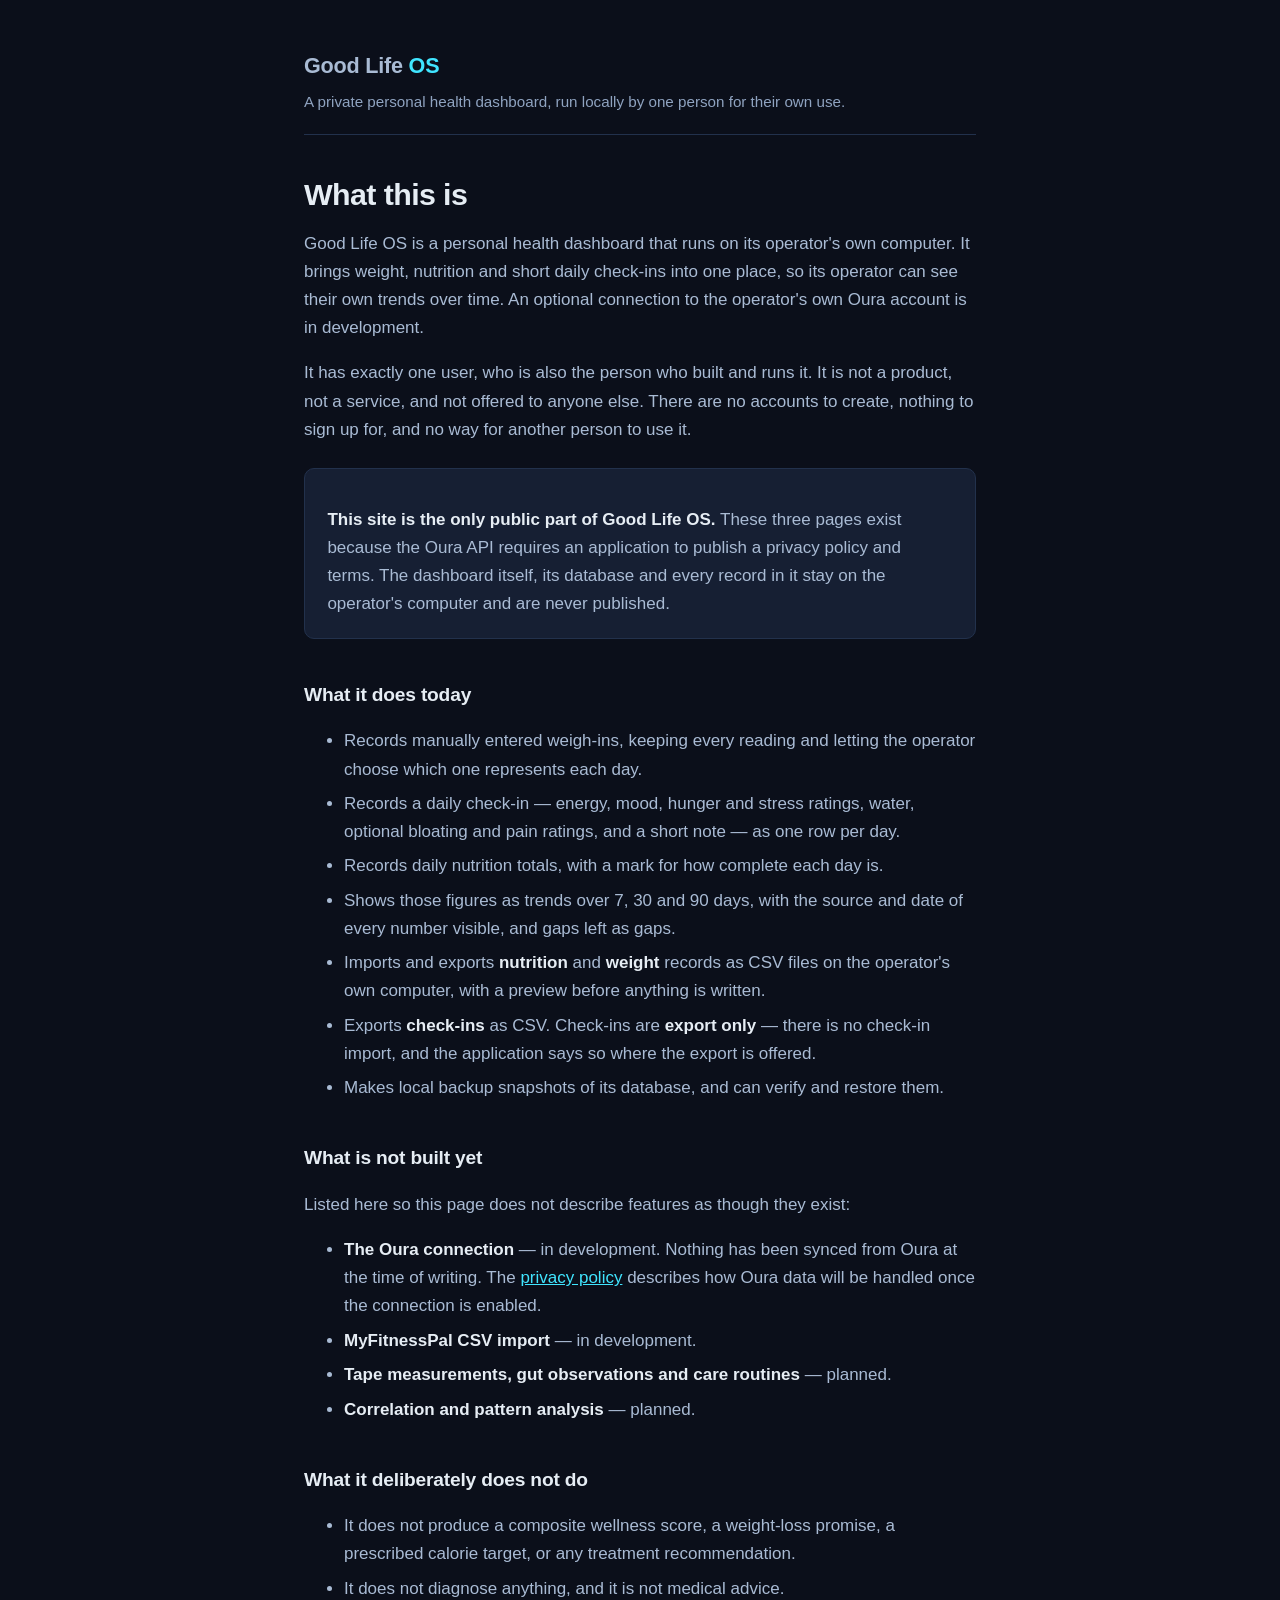
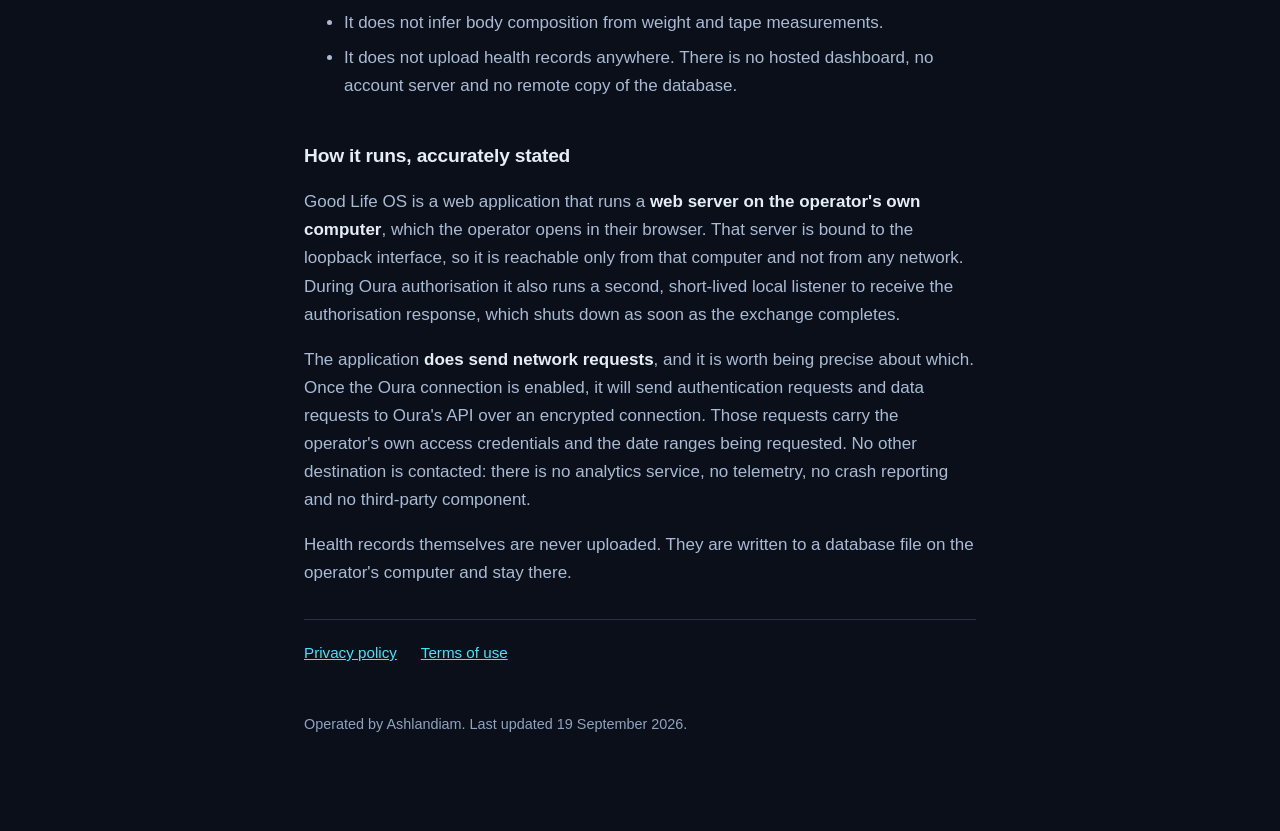
==== index.html @ 606465ce "Add public information pages" ====
<!DOCTYPE html>
<html lang="en">
<head>
<meta charset="utf-8">
<meta name="viewport" content="width=device-width, initial-scale=1">
<title>Good Life OS</title>
<meta name="description" content="A private, single-user personal health dashboard that runs locally on its operator's own computer.">
<link rel="stylesheet" href="style.css">
</head>
<body>
<div class="wrap">

<header class="site">
  <p class="brand">Good Life <span>OS</span></p>
  <p class="tagline">A private personal health dashboard, run locally by one person for their own use.</p>
</header>

<h1>What this is</h1>

<p>Good Life OS is a personal health dashboard that runs on its operator's own
computer. It brings weight, nutrition and short daily check-ins into one place,
so its operator can see their own trends over time. An optional connection to
the operator's own Oura account is in development.</p>

<p>It has exactly one user, who is also the person who built and runs it. It is
not a product, not a service, and not offered to anyone else. There are no
accounts to create, nothing to sign up for, and no way for another person to
use it.</p>

<div class="panel">
  <p><strong>This site is the only public part of Good Life OS.</strong> These
  three pages exist because the Oura API requires an application to publish a
  privacy policy and terms. The dashboard itself, its database and every record
  in it stay on the operator's computer and are never published.</p>
</div>

<h2>What it does today</h2>

<ul>
  <li>Records manually entered weigh-ins, keeping every reading and letting the
      operator choose which one represents each day.</li>
  <li>Records a daily check-in — energy, mood, hunger and stress ratings, water,
      optional bloating and pain ratings, and a short note — as one row per day.</li>
  <li>Records daily nutrition totals, with a mark for how complete each day is.</li>
  <li>Shows those figures as trends over 7, 30 and 90 days, with the source and
      date of every number visible, and gaps left as gaps.</li>
  <li>Imports and exports <strong>nutrition</strong> and <strong>weight</strong>
      records as CSV files on the operator's own computer, with a preview before
      anything is written.</li>
  <li>Exports <strong>check-ins</strong> as CSV. Check-ins are
      <strong>export only</strong> — there is no check-in import, and the
      application says so where the export is offered.</li>
  <li>Makes local backup snapshots of its database, and can verify and restore
      them.</li>
</ul>

<h2>What is not built yet</h2>

<p>Listed here so this page does not describe features as though they exist:</p>

<ul>
  <li><strong>The Oura connection</strong> — in development. Nothing has been
      synced from Oura at the time of writing. The
      <a href="privacy.html">privacy policy</a> describes how Oura data will be
      handled once the connection is enabled.</li>
  <li><strong>MyFitnessPal CSV import</strong> — in development.</li>
  <li><strong>Tape measurements, gut observations and care routines</strong> —
      planned.</li>
  <li><strong>Correlation and pattern analysis</strong> — planned.</li>
</ul>

<h2>What it deliberately does not do</h2>

<ul>
  <li>It does not produce a composite wellness score, a weight-loss promise, a
      prescribed calorie target, or any treatment recommendation.</li>
  <li>It does not diagnose anything, and it is not medical advice.</li>
  <li>It does not infer body composition from weight and tape measurements.</li>
  <li>It does not upload health records anywhere. There is no hosted dashboard,
      no account server and no remote copy of the database.</li>
</ul>

<h2>How it runs, accurately stated</h2>

<p>Good Life OS is a web application that runs a <strong>web server on the
operator's own computer</strong>, which the operator opens in their browser.
That server is bound to the loopback interface, so it is reachable only from
that computer and not from any network. During Oura authorisation it also runs a
second, short-lived local listener to receive the authorisation response, which
shuts down as soon as the exchange completes.</p>

<p>The application <strong>does send network requests</strong>, and it is worth
being precise about which. Once the Oura connection is enabled, it will send
authentication requests and data requests to Oura's API over an encrypted
connection. Those requests carry the operator's own access credentials and the
date ranges being requested. No other destination is contacted: there is no
analytics service, no telemetry, no crash reporting and no third-party
component.</p>

<p>Health records themselves are never uploaded. They are written to a database
file on the operator's computer and stay there.</p>

<nav class="pages">
  <a href="privacy.html">Privacy policy</a>
  <a href="terms.html">Terms of use</a>
</nav>

<p class="updated">Operated by Ashlandiam.
Last updated 19 September 2026.</p>

</div>
</body>
</html>
---- style.css ----
/* Good Life OS - informational pages.
   Self-contained: no external fonts, scripts, analytics or trackers, so the
   pages make no third-party requests when someone reads them. */

:root {
  --shadow: #0B0F1A;
  --panel: #161F33;
  --line: #22314C;
  --text: #E6EDF4;
  --soft: #A9BBD4;
  --mute: #8FA3C0;
  --aqua: #40E5FF;
}

* { box-sizing: border-box; }

body {
  margin: 0;
  padding: 0;
  background: var(--shadow);
  color: var(--text);
  font-family: -apple-system, BlinkMacSystemFont, "Segoe UI", Helvetica, Arial, sans-serif;
  font-size: 17px;
  line-height: 1.65;
}

.wrap {
  max-width: 44rem;
  margin: 0 auto;
  padding: 3rem 16px 5rem;
}

header.site {
  border-bottom: 1px solid var(--line);
  padding-bottom: 1.25rem;
  margin-bottom: 2.5rem;
}

.brand {
  font-size: 1.35rem;
  font-weight: 700;
  letter-spacing: -0.01em;
  margin: 0;
}

.brand span { color: var(--aqua); }

.tagline { color: var(--mute); margin: 0.35rem 0 0; font-size: 0.95rem; }

h1 { font-size: 1.9rem; line-height: 1.25; margin: 0 0 1rem; letter-spacing: -0.02em; }
h2 { font-size: 1.2rem; margin: 2.5rem 0 0.75rem; letter-spacing: -0.01em; }

p, li { color: var(--soft); }
li { margin-bottom: 0.4rem; }

strong { color: var(--text); }

a { color: var(--aqua); }

nav.pages {
  margin-top: 2rem;
  padding-top: 1.25rem;
  border-top: 1px solid var(--line);
  font-size: 0.95rem;
}

nav.pages a { margin-right: 1.25rem; }

.panel {
  background: var(--panel);
  border: 1px solid var(--line);
  border-radius: 10px;
  padding: 1.25rem 1.4rem;
  margin: 1.5rem 0;
}

.panel p:last-child, .panel ul:last-child { margin-bottom: 0; }

.updated { color: var(--mute); font-size: 0.9rem; margin-top: 3rem; }

.fill-me {
  background: #3A2410;
  border: 1px dashed #F7C899;
  color: #F7C899;
  border-radius: 6px;
  padding: 0.15rem 0.45rem;
  font-size: 0.92rem;
  font-weight: 600;
}

code {
  background: var(--panel);
  border: 1px solid var(--line);
  border-radius: 5px;
  padding: 0.1rem 0.35rem;
  font-size: 0.9em;
}
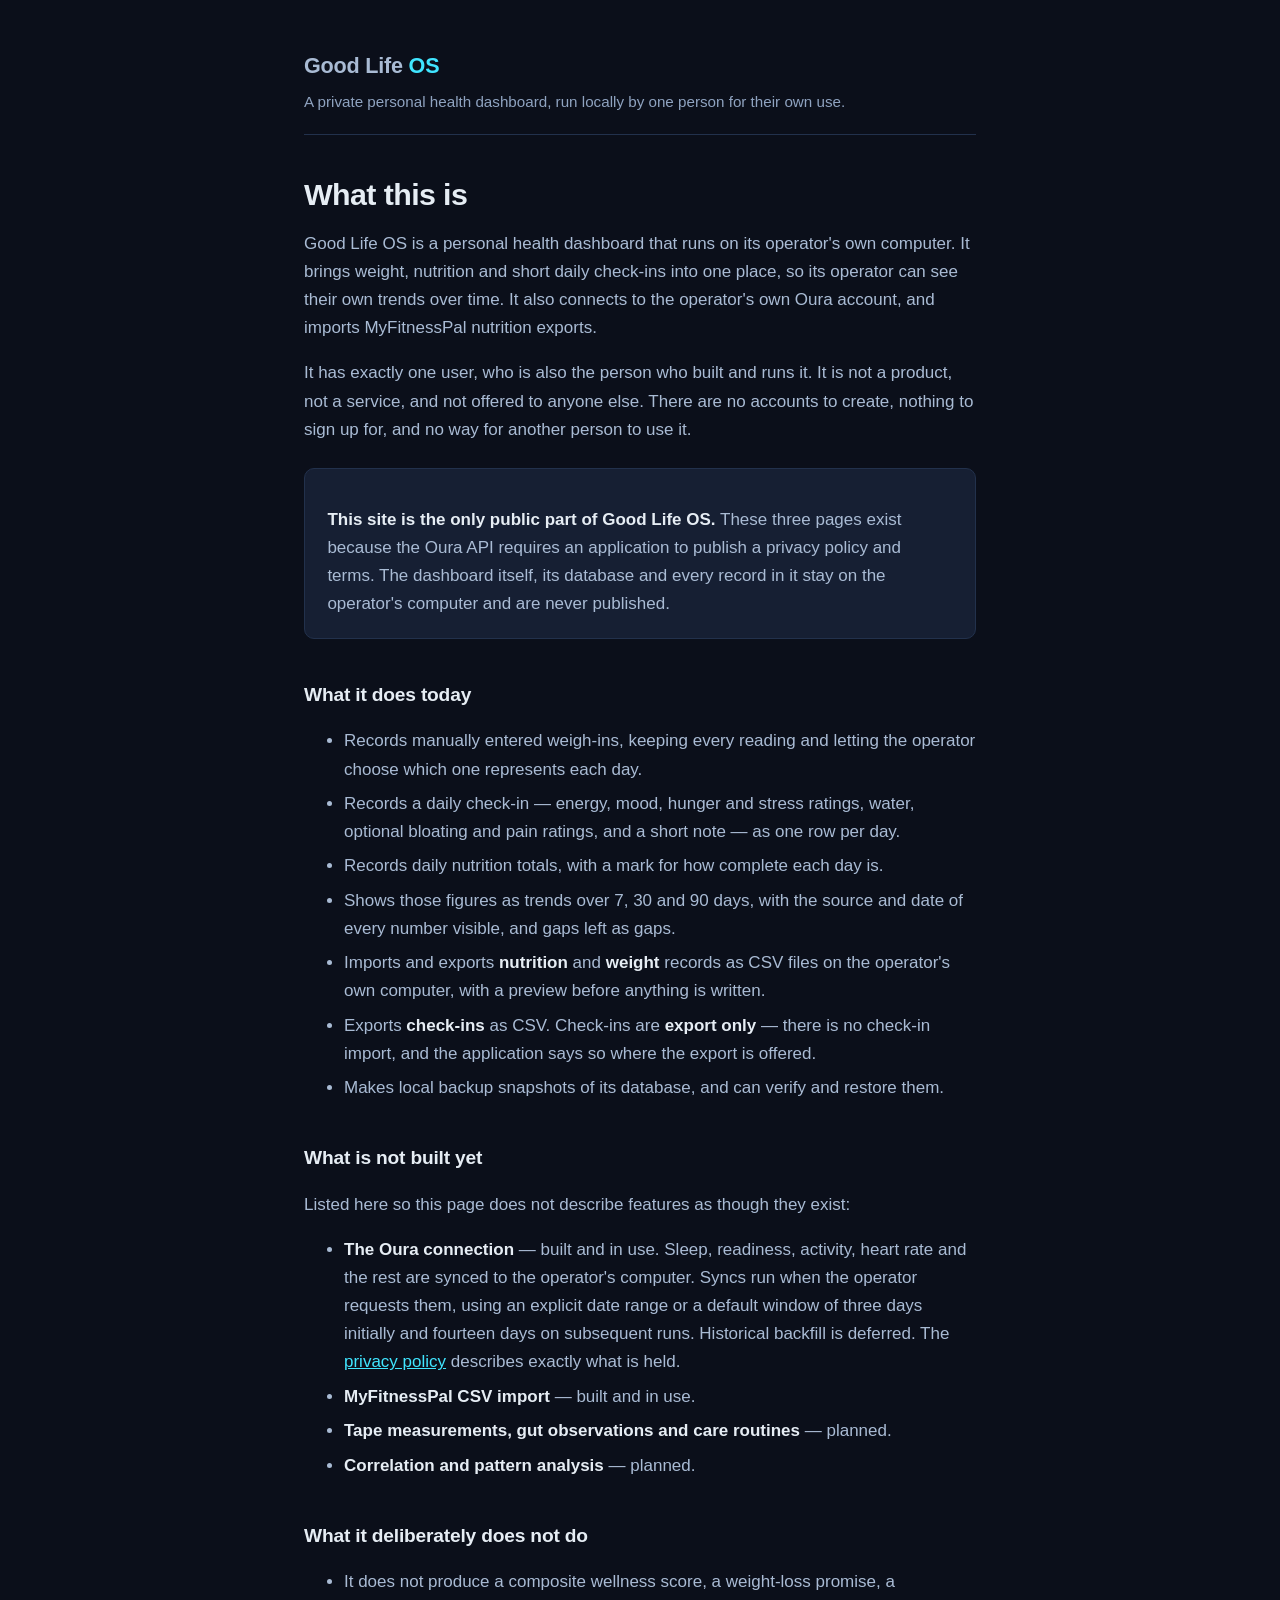
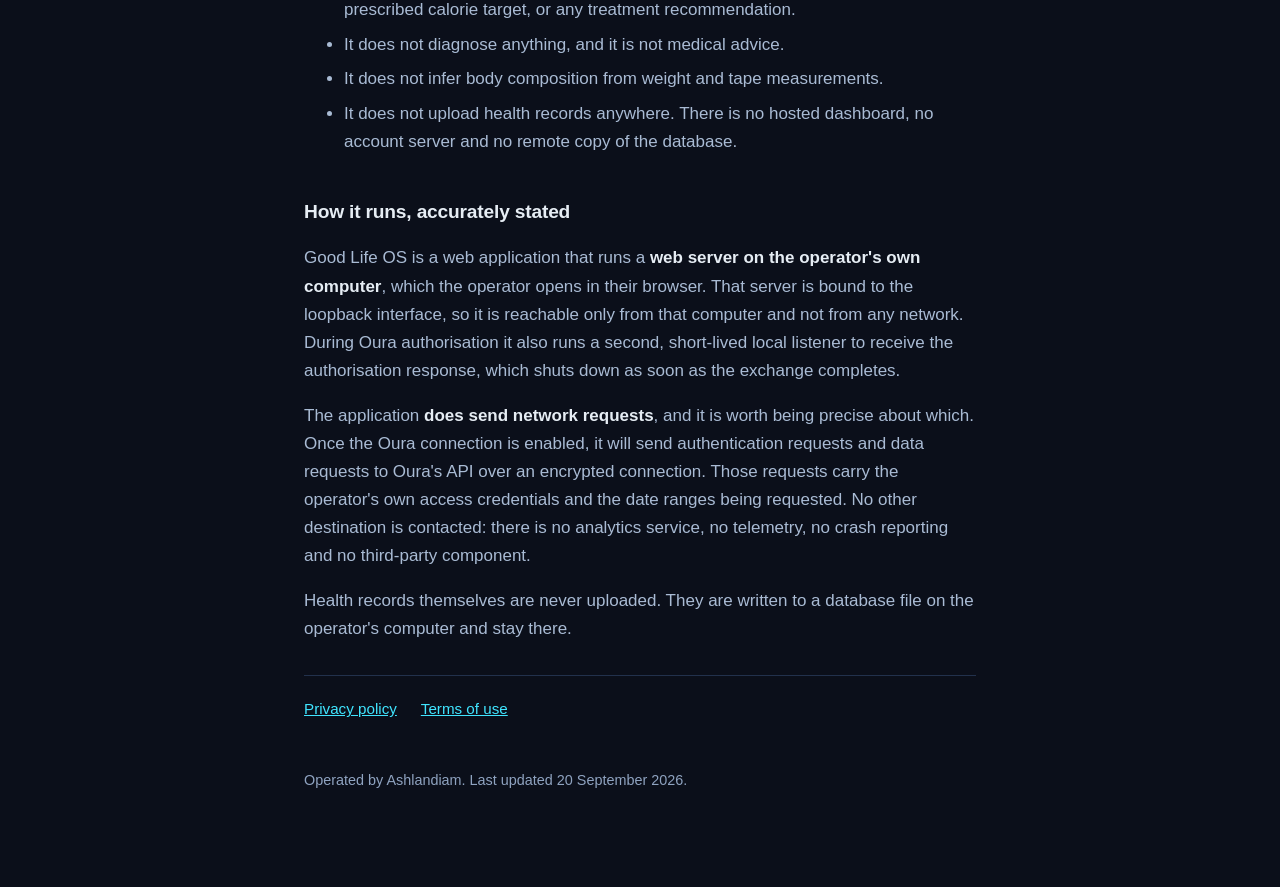
==== commit 5c1479f5: "Update privacy details and Phase 3 status" ====
--- a/index.html
+++ b/index.html
@@ -19,8 +19,8 @@
 
 <p>Good Life OS is a personal health dashboard that runs on its operator's own
 computer. It brings weight, nutrition and short daily check-ins into one place,
-so its operator can see their own trends over time. An optional connection to
-the operator's own Oura account is in development.</p>
+so its operator can see their own trends over time. It also connects to
+the operator's own Oura account, and imports MyFitnessPal nutrition exports.</p>
 
 <p>It has exactly one user, who is also the person who built and runs it. It is
 not a product, not a service, and not offered to anyone else. There are no
@@ -59,11 +59,14 @@
 <p>Listed here so this page does not describe features as though they exist:</p>
 
 <ul>
-  <li><strong>The Oura connection</strong> — in development. Nothing has been
-      synced from Oura at the time of writing. The
-      <a href="privacy.html">privacy policy</a> describes how Oura data will be
-      handled once the connection is enabled.</li>
-  <li><strong>MyFitnessPal CSV import</strong> — in development.</li>
+  <li><strong>The Oura connection</strong> — built and in use. Sleep,
+      readiness, activity, heart rate and the rest are synced to the
+      operator's computer. Syncs run when the operator requests them, using an
+      explicit date range or a default window of three days initially and
+      fourteen days on subsequent runs. Historical backfill is deferred. The
+      <a href="privacy.html">privacy policy</a> describes exactly what is
+      held.</li>
+  <li><strong>MyFitnessPal CSV import</strong> — built and in use.</li>
   <li><strong>Tape measurements, gut observations and care routines</strong> —
       planned.</li>
   <li><strong>Correlation and pattern analysis</strong> — planned.</li>
@@ -106,7 +109,7 @@
 </nav>
 
 <p class="updated">Operated by Ashlandiam.
-Last updated 19 September 2026.</p>
+Last updated 20 September 2026.</p>
 
 </div>
 </body>
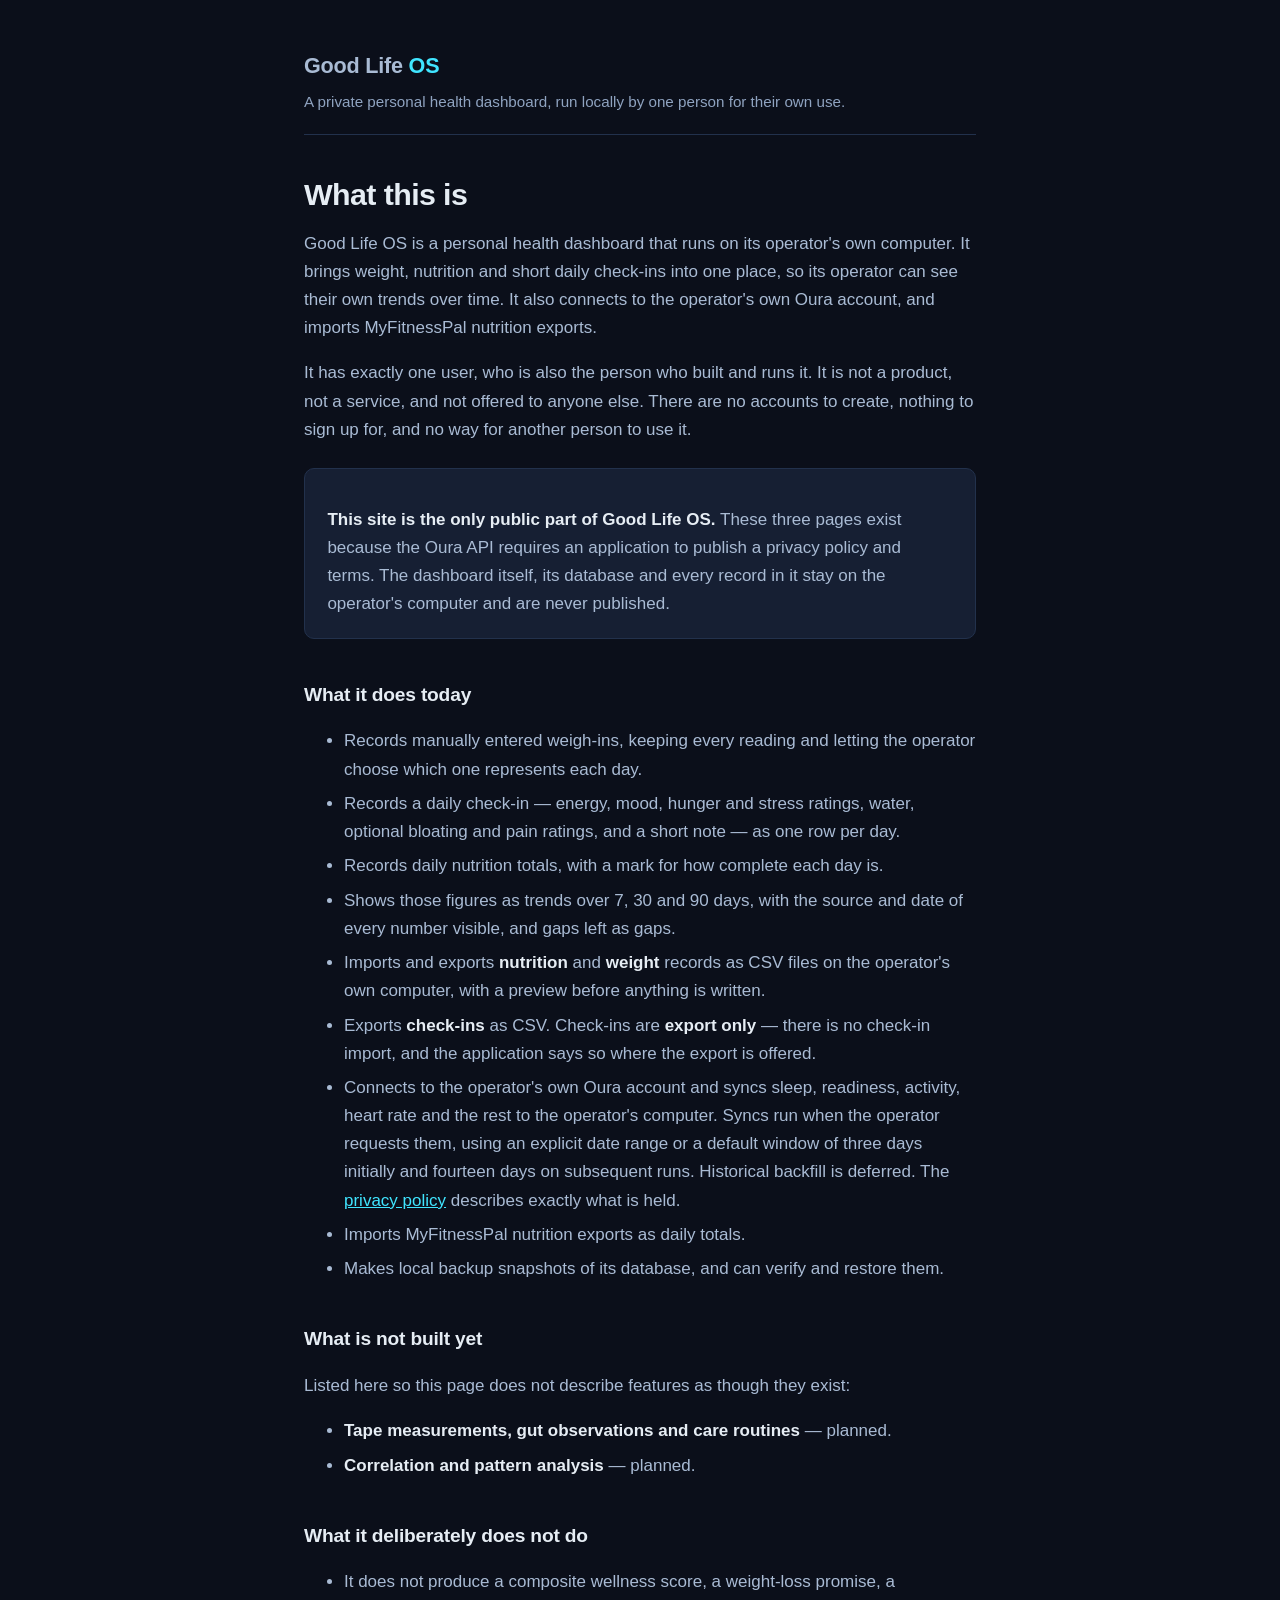
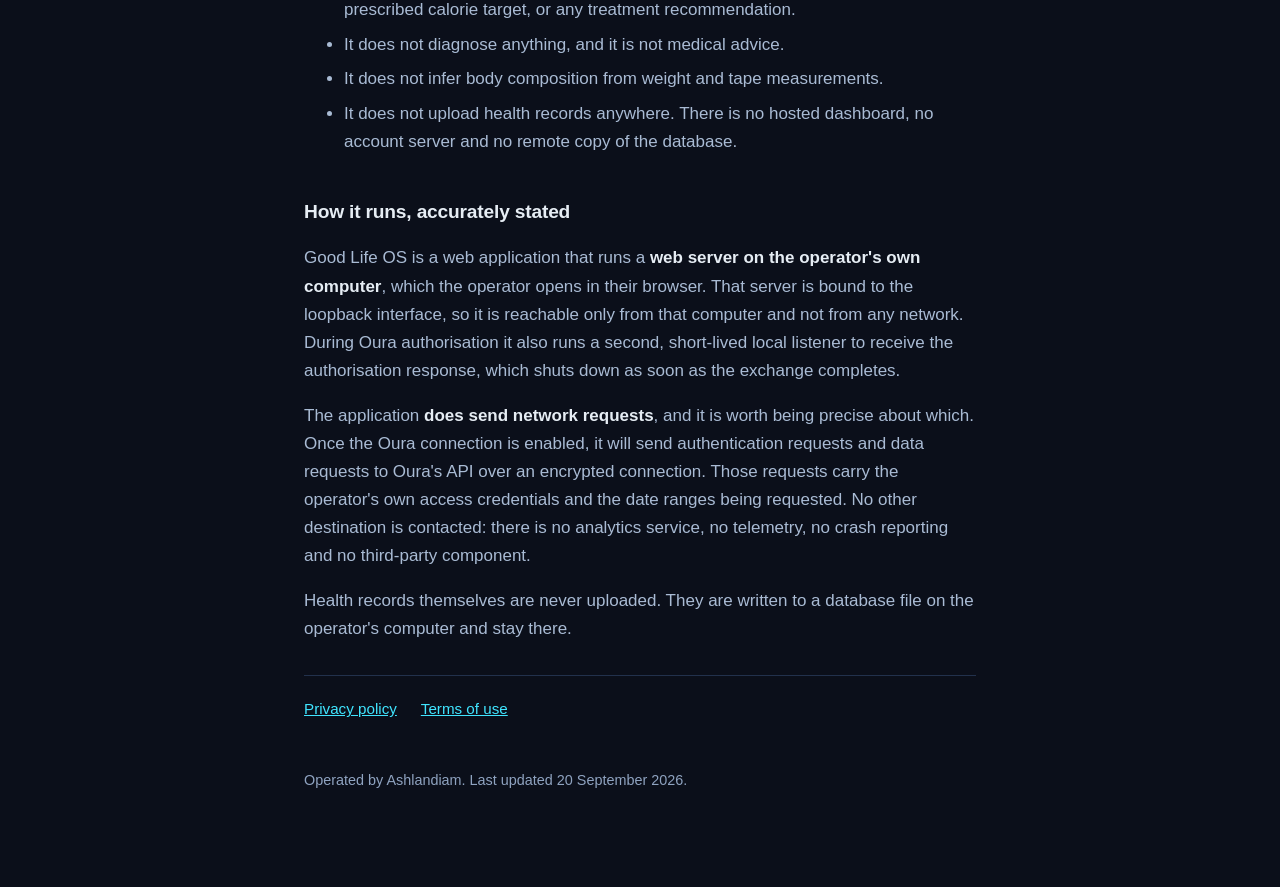
==== commit 61be2684: "Move built features into What it does today" ====
--- a/index.html
+++ b/index.html
@@ -50,6 +50,14 @@
   <li>Exports <strong>check-ins</strong> as CSV. Check-ins are
       <strong>export only</strong> — there is no check-in import, and the
       application says so where the export is offered.</li>
+  <li>Connects to the operator's own Oura account and syncs sleep, readiness,
+      activity, heart rate and the rest to the operator's computer. Syncs run
+      when the operator requests them, using an explicit date range or a
+      default window of three days initially and fourteen days on subsequent
+      runs. Historical backfill is deferred. The
+      <a href="privacy.html">privacy policy</a> describes exactly what is
+      held.</li>
+  <li>Imports MyFitnessPal nutrition exports as daily totals.</li>
   <li>Makes local backup snapshots of its database, and can verify and restore
       them.</li>
 </ul>
@@ -59,14 +67,6 @@
 <p>Listed here so this page does not describe features as though they exist:</p>
 
 <ul>
-  <li><strong>The Oura connection</strong> — built and in use. Sleep,
-      readiness, activity, heart rate and the rest are synced to the
-      operator's computer. Syncs run when the operator requests them, using an
-      explicit date range or a default window of three days initially and
-      fourteen days on subsequent runs. Historical backfill is deferred. The
-      <a href="privacy.html">privacy policy</a> describes exactly what is
-      held.</li>
-  <li><strong>MyFitnessPal CSV import</strong> — built and in use.</li>
   <li><strong>Tape measurements, gut observations and care routines</strong> —
       planned.</li>
   <li><strong>Correlation and pattern analysis</strong> — planned.</li>
